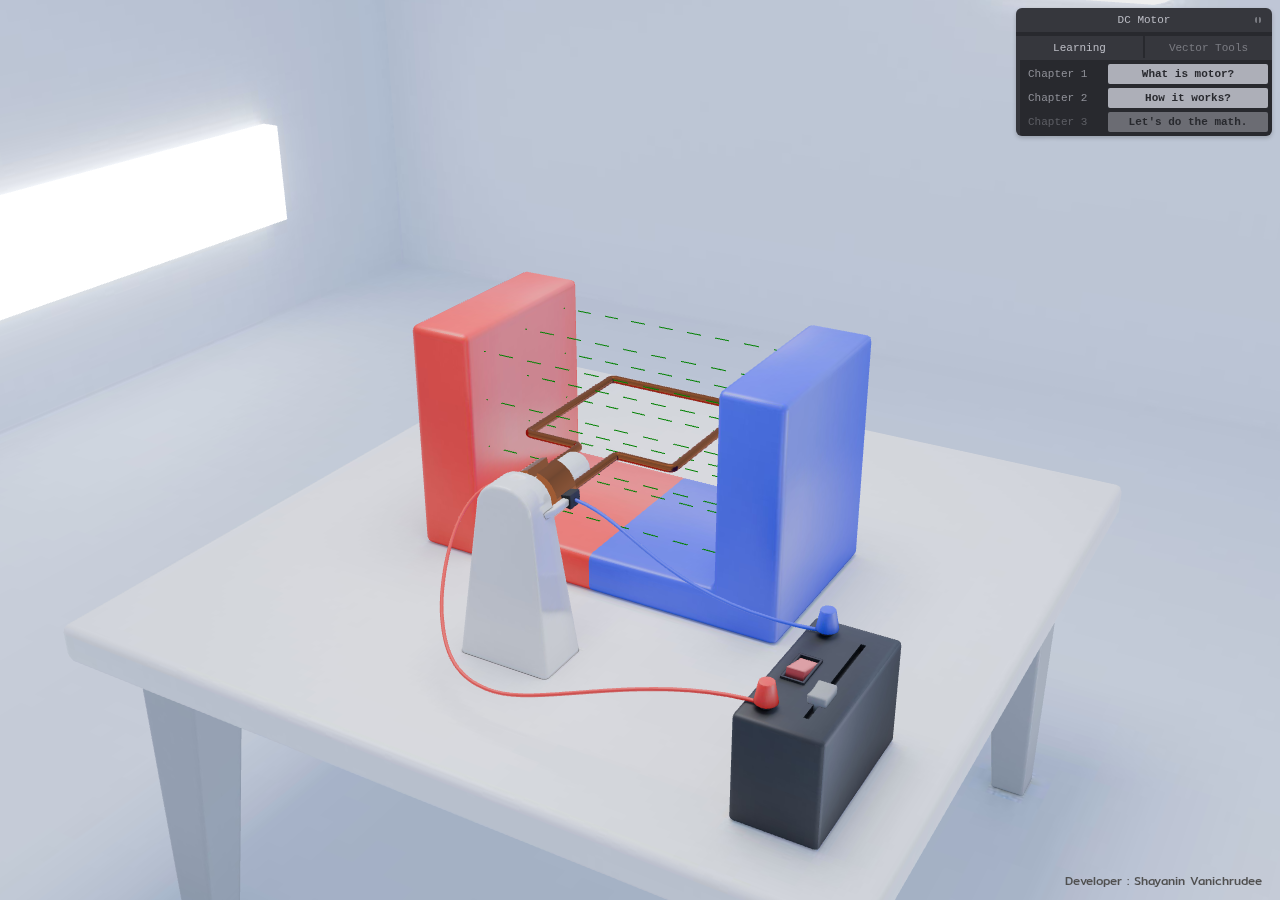
==== dc-motor-with-lessons/index.html @ 3ce9ae29 "Add files via upload" ====
<!DOCTYPE html>
<html lang="en">
<head>
    <meta charset="UTF-8">
    <meta name="viewport" content="width=device-width, initial-scale=1.0">
    <title>DC Motor</title>
    <link rel="stylesheet" href="https://fonts.googleapis.com/icon?family=Material+Icons">
    <link rel="stylesheet" href="https://fonts.googleapis.com/css?family=Mitr">
  <script type="module" crossorigin src="./assets/index-BgHR5bY1.js"></script>
  <link rel="stylesheet" crossorigin href="./assets/index-B8W7tgEf.css">
</head>
<body>
    <canvas class="webgl"></canvas>
    <div class="note">
        <p>
            Developer : Shayanin Vanichrudee
        </p>
    </div>
    <div class="playHeadBar" id="playHeadBar">
        <input type="range" min="0" max="100" value="0" class="playHead" id="playHead">
        <button class="closeButton" id="closeButton">
            <i class="material-icons">close</i>
        </button>
    </div>
</body>
</html>
---- dc-motor-with-lessons/assets/index-B8W7tgEf.css ----
*{margin:0;padding:0;-webkit-user-select:none;-ms-user-select:none;user-select:none}html,body{overflow:hidden}.webgl{position:fixed;top:0;left:0;outline:none}.note{position:absolute;color:#505050;text-align:right;bottom:10px;right:18px;font-size:12px;font-family:Mitr,sans-serif;z-index:1;-webkit-user-select:none;user-select:none}.playHeadBar{display:none;width:100%;position:absolute;background:#d3d3d3;z-index:3;bottom:0;height:25px}.playHead{-webkit-appearance:none;-moz-appearance:none;appearance:none;width:calc(100% - 30px);height:25px;background:#d3d3d3;outline:none}.playHead::-webkit-slider-thumb{-webkit-appearance:none;-moz-appearance:none;appearance:none;width:15px;height:25px;background:#3fabd2;cursor:pointer}.playHead::-moz-range-thumb{width:15px;height:25px;background:#3fabd2;cursor:pointer}.closeButton{-webkit-appearance:none;-moz-appearance:none;appearance:none;background:#a3a3a3;color:#ebebeb;border:0;height:25px;width:25px}.closeButton:hover{color:#383838}
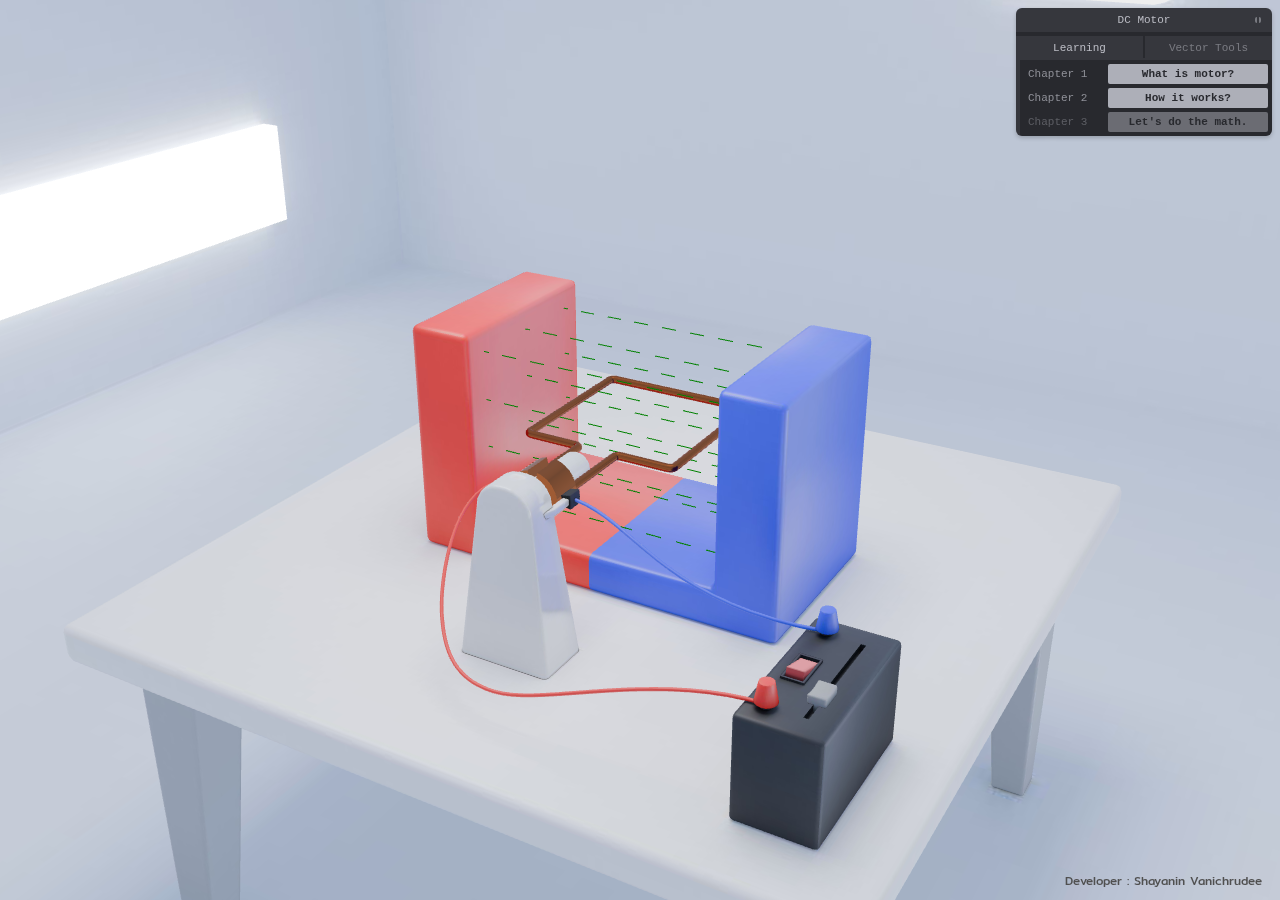
==== commit a2a784ea: "Add files via upload" ====
--- a/dc-motor-with-lessons/index.html
+++ b/dc-motor-with-lessons/index.html
@@ -6,8 +6,8 @@
     <title>DC Motor</title>
     <link rel="stylesheet" href="https://fonts.googleapis.com/icon?family=Material+Icons">
     <link rel="stylesheet" href="https://fonts.googleapis.com/css?family=Mitr">
-  <script type="module" crossorigin src="./assets/index-BgHR5bY1.js"></script>
-  <link rel="stylesheet" crossorigin href="./assets/index-B8W7tgEf.css">
+  <script type="module" crossorigin src="./assets/index-Dqs_56ly.js"></script>
+  <link rel="stylesheet" crossorigin href="./assets/index-Cz7Chm0H.css">
 </head>
 <body>
     <canvas class="webgl"></canvas>
@@ -22,5 +22,70 @@
             <i class="material-icons">close</i>
         </button>
     </div>
+    <div class="equationBox" id="equationBox">
+        <div class="M" id="M">
+            <p>
+                <i>M =</i>
+            </p>
+        </div>
+        <div class="cosTheta" id="cosTheta">
+            <p>
+                cos<i>θ</i>
+            </p>
+        </div>
+        <div class="N" id="N">
+            <p>
+                <i>N</i>
+            </p>
+        </div>
+        <div class="I" id="I">
+            <p>
+                <i>I</i>
+            </p>
+        </div>
+        <div class="A" id="A">
+            <p>
+                <i>A</i>
+            </p>
+        </div>
+        <div class="B" id="B">
+            <p>
+                <i>B</i>
+            </p>
+        </div>
+        <div class="F" id="F">
+            <p>
+                <i>F</i>
+            </p>
+        </div>
+        <div class="over2" id="over2">
+            <p>
+                _
+            </p>
+            <p>
+                2
+            </p>
+        </div>
+        <div class="x2" id="x2">
+            <p>
+                ×2
+            </p>
+        </div>
+        <div class="a" id="a">
+            <p>
+                <i>a</i>
+            </p>
+        </div>
+        <div class="L" id="L">
+            <p>
+                <i>L</i>
+            </p>
+        </div>
+        <div class="x" id="x">
+            <p>
+                <i>×</i>
+            </p>
+        </div>
+    </div>
 </body>
 </html>--- a/dc-motor-with-lessons/assets/index-Cz7Chm0H.css
+++ b/dc-motor-with-lessons/assets/index-Cz7Chm0H.css
@@ -0,0 +1 @@
+*{margin:0;padding:0;-webkit-user-select:none;-ms-user-select:none;user-select:none}html,body{overflow:hidden}.webgl{position:fixed;top:0;left:0;outline:none}.note{position:absolute;color:#505050;text-align:right;bottom:10px;right:18px;font-size:12px;font-family:Mitr,sans-serif;z-index:1;-webkit-user-select:none;user-select:none}.playHeadBar{display:none;width:100%;position:absolute;background:#d3d3d3;z-index:3;bottom:0;height:25px}.playHead{-webkit-appearance:none;-moz-appearance:none;appearance:none;width:calc(100% - 30px);height:25px;background:#d3d3d3;outline:none}.playHead::-webkit-slider-thumb{-webkit-appearance:none;-moz-appearance:none;appearance:none;width:15px;height:25px;background:#3fabd2;cursor:pointer}.playHead::-moz-range-thumb{width:15px;height:25px;background:#3fabd2;cursor:pointer}.closeButton{-webkit-appearance:none;-moz-appearance:none;appearance:none;background:#a3a3a3;color:#ebebeb;border:0;height:25px;width:25px}.closeButton:hover{color:#383838}.equationBox{display:none;position:absolute;background-color:#ededede8;border-radius:24px;top:50%;left:50%;transform:translate(-50%,-50%);aspect-ratio:3;width:75%;height:auto;font-family:Times New Roman,Times,serif;z-index:1;-webkit-user-select:none;user-select:none}.M{position:absolute;color:#505050;font-size:10vw;top:25%;left:8%}.cosTheta{position:absolute;color:red;font-size:10vw;top:25%;left:65%}.N{position:absolute;color:#f0f;font-size:10vw;top:25%;left:34%}.I{position:absolute;color:#58c4f5;font-size:10vw;top:25%;left:43%}.A{position:absolute;color:orange;font-size:10vw;top:25%;left:48%}.B{position:absolute;color:green;font-size:10vw;top:25%;left:57%}.F{position:absolute;color:#00f;font-size:10vw;top:25%;left:34%}.over2{position:absolute;color:red;font-size:10vw;line-height:100%;top:10%;left:44%}.x2{position:absolute;color:#505050;font-size:10vw;top:25%;left:78%}.x{position:absolute;color:#505050;font-size:10vw;top:28%;left:41%}.a{position:absolute;color:red;font-size:10vw;top:25%;left:43%}.L{position:absolute;color:maroon;font-size:10vw;top:25%;left:50%}
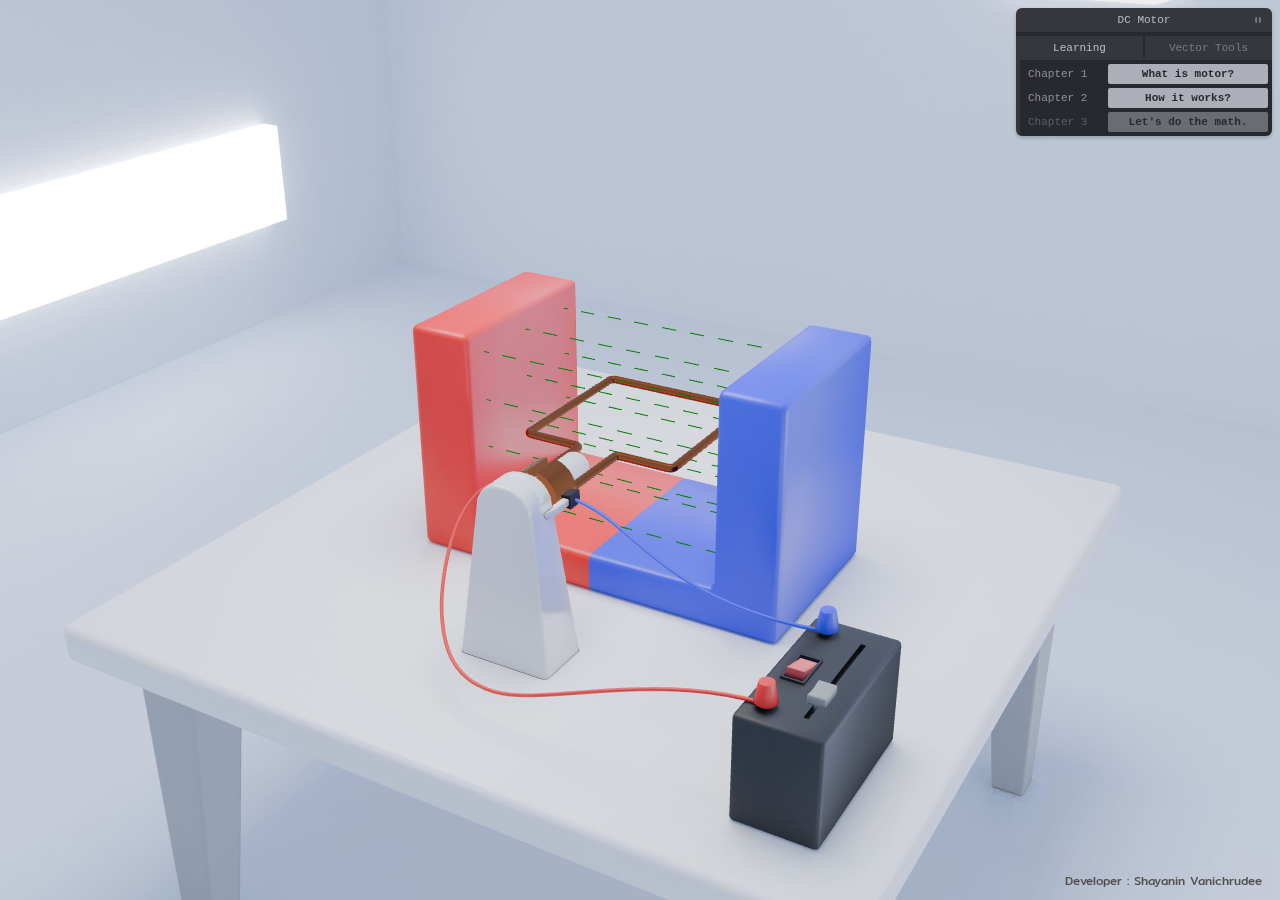
==== commit 7933d5b6: "Add files via upload" ====
--- a/dc-motor-with-lessons/index.html
+++ b/dc-motor-with-lessons/index.html
@@ -6,8 +6,8 @@
     <title>DC Motor</title>
     <link rel="stylesheet" href="https://fonts.googleapis.com/icon?family=Material+Icons">
     <link rel="stylesheet" href="https://fonts.googleapis.com/css?family=Mitr">
-  <script type="module" crossorigin src="./assets/index-Dqs_56ly.js"></script>
-  <link rel="stylesheet" crossorigin href="./assets/index-Cz7Chm0H.css">
+  <script type="module" crossorigin src="./assets/index-BHwZ1j-F.js"></script>
+  <link rel="stylesheet" crossorigin href="./assets/index-QNJThDKW.css">
 </head>
 <body>
     <canvas class="webgl"></canvas>
--- a/dc-motor-with-lessons/assets/index-QNJThDKW.css
+++ b/dc-motor-with-lessons/assets/index-QNJThDKW.css
@@ -0,0 +1 @@
+*{margin:0;padding:0;-webkit-user-select:none;-ms-user-select:none;user-select:none}html,body{overflow:hidden}.webgl{position:fixed;top:0;left:0;outline:none}.note{position:absolute;color:#505050;text-align:right;bottom:10px;right:18px;font-size:12px;font-family:Mitr,sans-serif;z-index:1;-webkit-user-select:none;user-select:none}.playHeadBar{display:none;width:100%;position:absolute;background:#d3d3d3;z-index:3;bottom:0;height:25px}.playHead{-webkit-appearance:none;-moz-appearance:none;appearance:none;width:calc(100% - 30px);height:25px;background:#d3d3d3;outline:none}.playHead::-webkit-slider-thumb{-webkit-appearance:none;-moz-appearance:none;appearance:none;width:15px;height:25px;background:#3fabd2;cursor:pointer}.playHead::-moz-range-thumb{width:15px;height:25px;background:#3fabd2;cursor:pointer}.closeButton{-webkit-appearance:none;-moz-appearance:none;appearance:none;background:#a3a3a3;color:#ebebeb;border:0;height:25px;width:25px}.closeButton:hover{color:#383838}.equationBox{display:none;position:absolute;background-color:#ededede8;border-radius:24px;top:50%;left:50%;transform:translate(-50%,-50%);aspect-ratio:3;width:75%;height:auto;font-family:Times New Roman,Times,serif;z-index:1;-webkit-user-select:none;user-select:none}.M{position:absolute;color:#505050;font-size:10vw;top:25%;left:8%}.cosTheta{position:absolute;color:#505050;font-size:10vw;top:25%;left:65%}.N{position:absolute;color:#505050;font-size:10vw;top:25%;left:34%}.I{position:absolute;color:#505050;font-size:10vw;top:25%;left:43%}.A{position:absolute;color:#505050;font-size:10vw;top:25%;left:48%}.B{position:absolute;color:#505050;font-size:10vw;top:25%;left:57%}.F{position:absolute;color:#505050;font-size:10vw;top:25%;left:34%}.over2{position:absolute;color:#505050;font-size:10vw;line-height:100%;top:10%;left:44%}.x2{position:absolute;color:#505050;font-size:10vw;top:25%;left:78%}.x{position:absolute;color:#505050;font-size:10vw;top:28%;left:41%}.a{position:absolute;color:#505050;font-size:10vw;top:25%;left:43%}.L{position:absolute;color:#505050;font-size:10vw;top:25%;left:50%}
